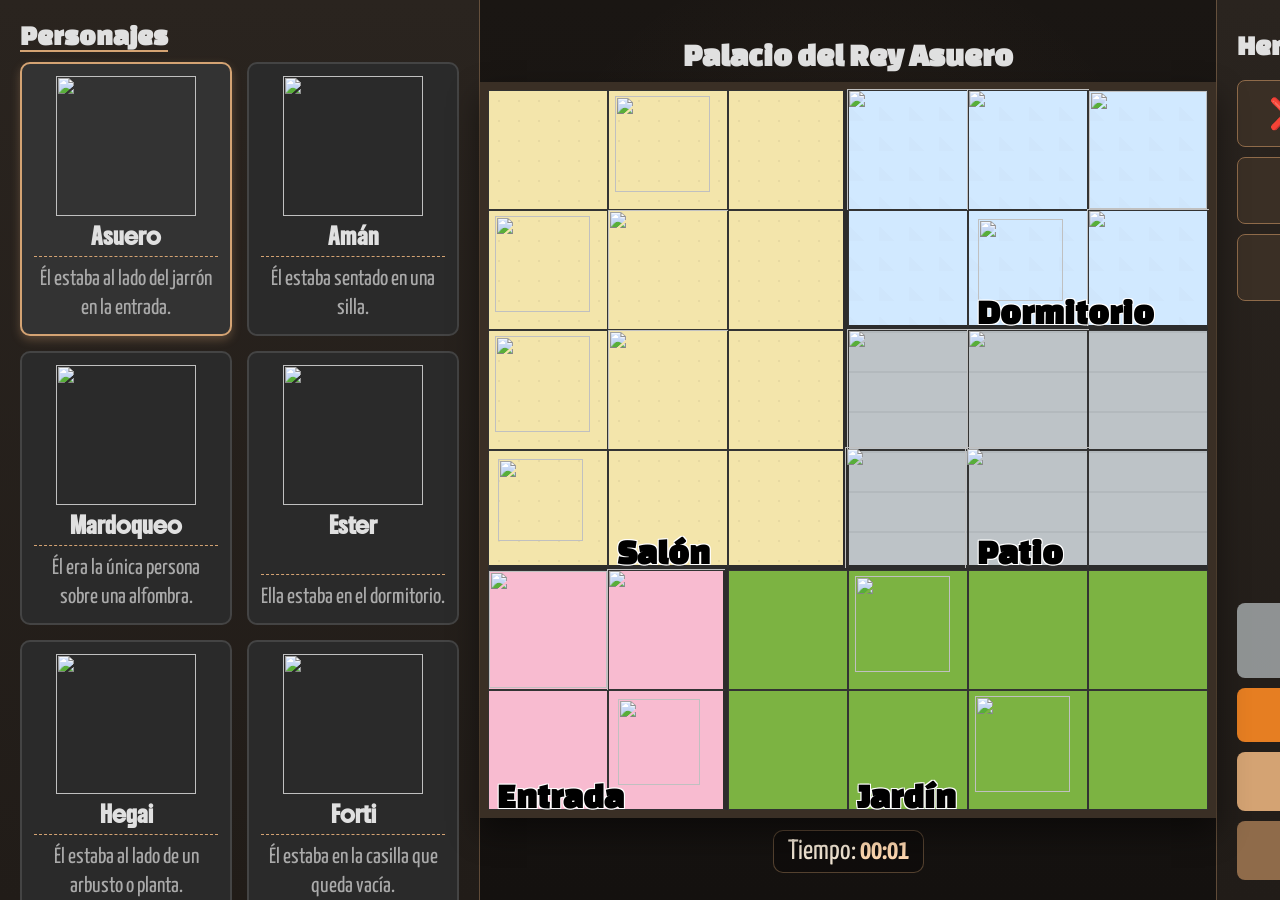
==== nivel1.html @ 77494c27 "Add files via upload" ====
<!DOCTYPE html>
<html lang="es">
<head>
<meta charset="UTF-8">

<link rel="preconnect" href="https://fonts.googleapis.com">
<link rel="preconnect" href="https://fonts.gstatic.com" crossorigin>
<link href="https://fonts.googleapis.com/css2?family=Cormorant+Garamond:ital,wght@0,300..700;1,300..700&family=Gasoek+One&family=Outfit:wght@100..900&display=swap" rel="stylesheet">
<link href="https://fonts.googleapis.com/css2?family=Boldonse&display=swap" rel="stylesheet">
<link href="https://fonts.googleapis.com/css2?family=Changa+One:ital@0;1&display=swap" rel="stylesheet">
<link href="https://fonts.googleapis.com/css2?family=Yanone+Kaffeesatz:wght@200..700&display=swap" rel="stylesheet">

<title>Misterio Bíblico - Versión Restaurada</title>
<style>
    body {
        margin: 0;
        font-family: 'Verdana', sans-serif;
        user-select: none;
        overflow: hidden;
        background:
            radial-gradient(circle at 15% 10%, rgba(212,163,115,0.10), transparent 35%),
            radial-gradient(circle at 85% 90%, rgba(212,163,115,0.07), transparent 40%),
            linear-gradient(160deg, #211c18 0%, #171411 100%);
    }
    
    /* Pantalla de carga */
    #loader-wrapper {
        position: fixed;
        top: 0; left: 0; width: 100%; height: 100%;
        background: #1a1a1a;
        display: flex; flex-direction: column;
        justify-content: center; align-items: center;
        z-index: 9999;
        transition: opacity 0.5s ease;
    }
    .spinner {
        width: 50px; height: 50px;
        border: 5px solid #333333;
        border-top: 5px solid #d4a373;
        border-radius: 50%;
        animation: spin 1s linear infinite;
        margin-bottom: 15px;
    }
    @keyframes spin { 0% { transform: rotate(0deg); } 100% { transform: rotate(360deg); } }

    /* Contenido oculto inicialmente */
    #main-content { opacity: 0; transition: opacity 0.8s ease; }

    .container { display:grid; grid-template-columns: 480px auto 280px; height:100vh; width: 100vw; }
    .sidebar {
        background: linear-gradient(180deg, #2a241f 0%, #211c18 100%);
        padding: 20px;
        border-right: 1px solid rgba(212,163,115,0.35);
        overflow-y: auto;
    }
    #suspects-container { display: grid; grid-template-columns: repeat(2, 1fr); gap: 15px; }
    
    .suspect { 
        background:#2a2a2a; border-radius:10px; padding: 12px; cursor:pointer; text-align:center; border: 2px solid #444444; 
        display: flex; flex-direction: column; align-items: center; min-height: 240px; transition: 0.2s; 
    }
    .suspect.selected { border-color: #d4a373; background: #333333; box-shadow: 0 4px 10px rgba(212, 163, 115, 0.3); }
    .suspect.placed { opacity: 0.4; filter: grayscale(1); border-style: dashed; }
    
    .suspect img { width: 140px; height: 140px; object-fit: contain; margin-bottom: 5px; }
    .suspect-name { font-weight: bold; color: #e0e0e0; font-size: 1.0em; margin-bottom: 5px; font-family: 'Boldonse', serif}
    .clue-text { font-size: 22px; color: #aaaaaa; border-top: 1px dashed #d4a373; margin-top: auto; padding-top: 8px; width: 100%; line-height: 1.3; font-family: 'Yanone Kaffeesatz', serif }

    .board {
        display: flex;
        justify-content: center;
        align-items: center;
        background:
            radial-gradient(circle at 50% 30%, rgba(212,163,115,0.06), transparent 45%),
            linear-gradient(180deg, #1a1613 0%, #14110f 100%);
        flex-direction: column;
        flex-grow: 1;
        position: relative;
    }
    .grid {
        display: grid;
        grid-template-columns: repeat(6, 120px);
        grid-template-rows: repeat(6, 120px);
        border: 8px solid #3a2f25;
        background: #221d18;
        box-shadow:
            0 14px 30px rgba(0,0,0,0.45),
            inset 0 0 0 1px rgba(255,230,200,0.05);
        position: relative;
    }
    .grid.game-over .cell { filter: grayscale(1); opacity: 0.4; pointer-events: none; transition: all 1s ease; }

    .cell { border: 1px solid #333333; position:relative; display:flex; justify-content:center; align-items:center; cursor: pointer; width: 120px; height: 120px; box-sizing: border-box; transition: 0.1s; }
    .cell::after {
        content: ''; position: absolute; top: 0; left: 0; right: 0; bottom: 0;
        border: 0px solid white; pointer-events: none; z-index: 200; transition: border-width 0.1s;
    }
    .cell:hover::after { border-width: 5px; }
    .cell.blocked:hover::after { border-color: #e63946; }

    #solved-stamp {
        display: none; position: absolute; z-index: 500; top: 50%; left: 50%;
        transform: translate(-50%, -50%) rotate(-15deg);
        border: 15px double #e63946; color: #e63946; font-size: 80px; font-weight: 900;
        padding: 20px 50px; border-radius: 20px; text-transform: uppercase;
        background: rgba(255, 255, 255, 0.9); backdrop-filter: blur(2px); pointer-events: none;
    }
    @keyframes stampAnimation {
        0% { transform: translate(-50%, -50%) rotate(-15deg) scale(5); opacity: 0; }
        100% { transform: translate(-50%, -50%) rotate(-15deg) scale(1); opacity: 1; }
    }
    .stamped { display: block !important; animation: stampAnimation 0.3s cubic-bezier(0.6, 0.04, 0.98, 0.34) forwards; }

    .cell-object { position: absolute; object-fit: contain; z-index: 5; pointer-events: none; }
    .character { position: absolute; width: 100px; z-index: 20; pointer-events: none; filter: drop-shadow(0 5px 10px rgba(0,0,0,0.3)); }
    
    .block-x { 
        position: absolute; z-index: 25; pointer-events: none; top: 50%; left: 50%;
        transform: translate(-50%, -50%); width: 90px; height: 90px; object-fit: contain; will-change: transform, opacity;
    }
    @keyframes popIn { 
        0% { transform: translate(-50%, -50%) scale(0); opacity: 0; } 
        100% { transform: translate(-50%, -50%) scale(1); opacity: 1; } 
    }
    .block-x-animated { animation: popIn 0.7s cubic-bezier(0.175, 0.885, 0.32, 1.275) forwards !important; }

    .status-circle { position: absolute; z-index: 250; width: 100%; height: 100%; top: 0; left: 0; transform: rotate(-90deg); }
    .status-circle circle { fill: none; stroke-width: 8; stroke-linecap: round; stroke-dasharray: 350; stroke-dashoffset: 350; animation: draw 0.6s forwards; }
    @keyframes draw { to { stroke-dashoffset: 0; } }
    .circle-correct { stroke: #2ecc71; } .circle-wrong { stroke: #e63946; }

    .hold-progress-svg { position: absolute; width: 100%; height: 100%; top: 0; left: 0; transform: rotate(-90deg); z-index: 210; opacity: 0; }
    .hold-progress-circle { fill: none; stroke: #2ecc71; stroke-width: 8; stroke-dasharray: 350; stroke-dashoffset: 350; }
    .loading .hold-progress-svg { opacity: 1; }

    .modal {
        display: none;
        position: fixed;
        z-index: 2000;
        left: 0;
        top: 0;
        width: 100%;
        height: 100%;
        background: rgba(0,0,0,0.6);

        justify-content: center;  /* centra horizontal */
        align-items: center;      /* centra vertical */
    }
    
    .modal-content {
        background:
            radial-gradient(circle at 20% 15%, rgba(212,163,115,0.10), transparent 40%),
            radial-gradient(circle at 80% 85%, rgba(212,163,115,0.08), transparent 45%),
            linear-gradient(165deg, #2b2620 0%, #1f1b17 100%);
        color: #efe6d8;
        margin: 2% auto;
        padding: 25px;
        border-radius: 16px;
        width: 90%;
        max-width: 600px;
        max-height: 85vh;
        overflow-y: auto;
        line-height: 1.6;
        border: 2px solid #b98a5d;
        box-shadow:
            0 16px 35px rgba(0,0,0,0.55),
            inset 0 0 0 1px rgba(255,240,220,0.06);
        position: relative;
        font-size: 21px;
        font-family: 'Yanone Kaffeesatz', sans-serif;
    }

    .close-btn {
        position: absolute;
        right: 22px;
        top: 0px;
        cursor: pointer;
        font-size: 90px;
        line-height: 1;
        color: #d8a978;
        transition: transform 0.15s ease, color 0.2s ease, text-shadow 0.2s ease;
    }
    .close-btn:hover {
        color: #ffd8ad;
        transform: scale(1.1);
        text-shadow: 0 0 10px rgba(255,216,173,0.35);
    }

    .modal-content h2 {
        color: #f5cd9e;
        margin-top: 0;
        margin-bottom: 8px;
        border-bottom: 1px solid rgba(212,163,115,0.45);
        padding-bottom: 6px;
        letter-spacing: 0.3px;
    }

    .modal-content h3 {
        color: #e9b883;
        margin-bottom: 2px;
        margin-top: 15px;
        letter-spacing: 0.2px;
    }

    .modal-content ul {
        margin-top: 0px;
        padding-left: 20px;
        color: #eee2d2;
    }

    .modal-content li {
        margin-bottom: 4px;
    }

    .modal-content b {
        color: #ffd9b5;
        font-weight: 700;
    }
    
    .controls {
        background: linear-gradient(180deg, #2a241f 0%, #211c18 100%);
        padding: 20px;
        border-left: 1px solid rgba(212,163,115,0.35);
        display: flex;
        flex-direction: column;
        gap: 10px;
    }
    button {
        width: 100%;
        padding: 15px;
        cursor: pointer;
        border-radius: 8px;
        border: 1px solid #8f6b4a;
        font-weight: bold;
        background: #3a2f25;
        color: #f0e4d2;
        transition: 0.2s;
    }
    button:hover { filter: brightness(1.08); }

    .active-tool { background: #d4a373 !important; color: white; }
    #btn-verify { background: #2ecc71; color: white; border: none; padding: 20px; transition: background 0.3s, opacity 0.3s; }
    #btn-verify:disabled { background: #bdc3c7 !important; cursor: not-allowed; opacity: 0.7; }

    .room-A { background-color: #f3e5ab; background-image: radial-gradient(rgba(0,0,0,0.05) 1px, transparent 0); background-size: 20px 20px; } 
    .room-B { background-color: #d1e9ff; background-image: linear-gradient(45deg, rgba(0,0,0,0.01) 25%, transparent 25%); background-size: 30px 30px; } 
    .room-C { background-color: #bdc3c7; background-image: linear-gradient(rgba(0,0,0,0.05) 2px, transparent 2px); background-size: 40px 40px; } 
    .room-D { background-color: #f8bbd0; } .room-E { background-color: #7cb342; }
    .br { border-right: 5px solid #2c2c2c !important; } .bb { border-bottom: 5px solid #2c2c2c !important; }
    .room-label { position: absolute; bottom: -5px; left: 8px; z-index: 45; font-weight: 900; font-size: 35px; font-family: 'Changa One', sans-serif; color: black; text-shadow: -1px -1px 0 #fff, 1px -1px 0 #fff, -1px 1px 0 #fff, 1px 1px 0 #fff; pointer-events: none; }
#timer-panel {
    margin-top: 12px;
    display: flex;
    gap: 20px;
    align-items: center;
    justify-content: center;
    color: #f0e4d2;
    font-family: 'Yanone Kaffeesatz', sans-serif;
    font-size: 28px;
    background: rgba(0,0,0,0.25);
    border: 1px solid rgba(212,163,115,0.35);
    border-radius: 10px;
    padding: 6px 14px;
}
#timer-panel strong {
    color: #ffd8b0;
    font-weight: 700;
}

</style>
</head>
<body>

<link rel="preload" as="image" href="https://www.dropbox.com/scl/fi/2th6s7i4yfrbbwm6iyr13/X.png?dl=1">
<link rel="preload" as="image" href="https://www.dropbox.com/scl/fi/ptpruv4gtulhluk7lb7xl/Asuero.png?dl=1">
<link rel="preload" as="image" href="https://www.dropbox.com/scl/fi/o0yhi6d0k0jfrlvogm9tc/Aman.png?dl=1">
<link rel="preload" as="image" href="https://www.dropbox.com/scl/fi/23t4up0rgpf7dmqmgw43f/Mardoqueo.png?dl=1">
<link rel="preload" as="image" href="https://www.dropbox.com/scl/fi/5tqhpywvr5vknoz9tgr6o/Ester.png?dl=1">
<link rel="preload" as="image" href="https://www.dropbox.com/scl/fi/cfilp7pruyp1kldrdnsjf/Hegai.png?dl=1">
<link rel="preload" as="image" href="https://www.dropbox.com/scl/fi/rah3t85npj941fwne1vio/forti.png?dl=1">
<link rel="preload" as="image" href="https://www.dropbox.com/scl/fi/96mmff2dq05zhtw7061pz/silla.png?dl=1">
<link rel="preload" as="image" href="https://www.dropbox.com/scl/fi/rg0xn2hj3w68rj25w8ppk/planta.png?dl=1">
<link rel="preload" as="image" href="https://www.dropbox.com/scl/fi/jakuncpml6k5yyv0yyrfc/arbusto-1.png?dl=1">
<link rel="preload" as="image" href="https://www.dropbox.com/scl/fi/kxoemosineorhr4wqy3uo/arbusto-2.png?dl=1">
<link rel="preload" as="image" href="https://www.dropbox.com/scl/fi/gumpf8q65bn72361tctqo/jarron.png?dl=1">
<link rel="preload" as="image" href="https://www.dropbox.com/scl/fi/c9nmfb7nuechl2eyg03nf/alfombra-horizontal-1.png?dl=1">
<link rel="preload" as="image" href="https://www.dropbox.com/scl/fi/90g56vqsg7ssyqcbzcfpv/alfombra-horizontal-2.png?dl=1">
<link rel="preload" as="image" href="https://www.dropbox.com/scl/fi/gtk73l8nyhbqzel65h43w/alfombra-vertical-2.png?dl=1">
<link rel="preload" as="image" href="https://www.dropbox.com/scl/fi/bl8t1gda1cp3utkgzehrd/alfombra-vertical-1.png?dl=1">
<link rel="preload" as="image" href="https://www.dropbox.com/scl/fi/q2tm14xzuechmom2l03t2/cama-1.png?dl=1">
<link rel="preload" as="image" href="https://www.dropbox.com/scl/fi/dihbbxhrscnkkc9pwqa7i/cama-2.png?dl=1">

<div id="loader-wrapper">
    <div class="spinner"></div>
    <div style="font-family: 'Changa One', sans-serif; color: #e0e0e0;">Cargando Misterio...</div>
</div>

<div id="main-content">
    <div id="howToPlayModal" class="modal">
        <div class="modal-content">
            <span class="close-btn" onclick="toggleModal()">&times;</span>
            <h2>Cómo jugar</h2>
            <h3>Objetivo</h3>
            <ul><li>Descubre quién estaba con Forti usando las pistas. Solo uno estaba con él (en la misma habitación).</li></ul>
            <h3>Reglas</h3>
            <ul>
                <li>Una persona por fila y por columna.</li>
                <li>"Al lado" significa directamente adyacente (arriba, abajo, derecha o izquierda) y en la misma habitación.</li>
                <li>Los personajes solo pueden estar en casillas ocupables (no en mesas, árboles, arbustos, etc.).</li>
            </ul>
            <h3>Controles</h3>
            <ul>
                <li><b>Clic en personaje:</b> Seleccionar.</li>
                <li><b>Clic rápido en casilla:</b> Añadir/quitar nota de personaje.</li>
                <li><b>Mantener pulsado en casilla:</b> Colocar personaje.</li>
            </ul>
            <h3>Herramientas</h3>
            <ul>
                <li><b>❌ Bloqueo:</b> Marcar casilla como imposibles.</li>
                <li><b>🧽 Borrador:</b> Borra casilla.</li>
                <li><b>↩ Deshacer:</b> Revierte última acción.</li>
            </ul>
        </div>
    </div>

        <div id="errorModal" class="modal">
            <div class="modal-content">
                <span class="close-btn" onclick="closeErrorModal()">&times;</span>
                <h2>Revisa las pistas</h2>
                <p id="errorModalText"></p>
            </div>
        </div>

    <div class="container">
        <div class="sidebar">
            <h3 style=" font-size: 28px; color: #e0e0e0; border-bottom: 2px solid #d4a373; display: inline-block; margin-bottom: 10px; font-family: 'Changa One', sans-serif; margin-top: 0px">Personajes</h3>
            <div id="suspects-container"></div>
        </div>
        
        <div class="board">
            <h1 style="color: #e0e0e0; margin: 10px 0; font-family: 'Changa One', serif;">Palacio del Rey Asuero</h1>
            <div class="grid" id="grid">
                <div id="solved-stamp">RESUELTO</div>
            </div>
            <div id="timer-panel">
                <span>Tiempo: <strong id="timer-display">00:00</strong></span>
            </div>
        </div>
        
        <div class="controls">
            <h3 style=" font-size: 28px; color: #e0e0e0; margin: 10px 0; font-family: 'Changa One', sans-serif;">Herramientas</h3>
           <button id="btn-block" onclick="setTool('block')" style=" color: #e0e0e0; font-family: 'Yanone Kaffeesatz', serif; font-size: 30px;">❌ Bloqueo Manual</button>
           <button id="btn-eraser" onclick="setTool('eraser')" style=" color: #e0e0e0; font-family: 'Yanone Kaffeesatz', serif; font-size: 30px;">🧽 Borrador</button>
           <button onclick="undo()" style=" color: #e0e0e0; font-family: 'Yanone Kaffeesatz', serif; font-size: 30px;">↩ Deshacer</button>
            <div style="margin-top: auto; display: flex; flex-direction: column; gap: 10px;">
                <button id="btn-verify" onclick="checkSolution()" style="font-family: 'Yanone Kaffeesatz', sans-serif; font-size: 35px;" disabled>VERIFICAR</button>
                <button onclick="location.reload()" style="background:#e67e22; color:white; border:none; font-family: 'Yanone Kaffeesatz', sans-serif; font-size: 25px;">REINICIAR</button>
                <button onclick="toggleModal()" style="background:#d4a373; color:white; border:none; font-family: 'Yanone Kaffeesatz', sans-serif; font-size: 25px;">CÓMO JUGAR ❓</button>
                <button onclick="goToMenu()" style="background:#8f6b4a; color:white; border:none; font-family: 'Yanone Kaffeesatz', sans-serif; font-size: 25px;">⬅ VOLVER AL MENÚ</button>
            </div>
        </div>
    </div>
</div>

<script src="./progress.js"></script>
<script>
const suspects = [
    {name:"Asuero", icon:"https://www.dropbox.com/scl/fi/ptpruv4gtulhluk7lb7xl/Asuero.png?dl=1", clue: "Él estaba al lado del jarrón en la entrada."},
    {name:"Amán", icon:"https://www.dropbox.com/scl/fi/o0yhi6d0k0jfrlvogm9tc/Aman.png?dl=1", clue: "Él estaba sentado en una silla."},
    {name:"Mardoqueo", icon:"https://www.dropbox.com/scl/fi/23t4up0rgpf7dmqmgw43f/Mardoqueo.png?dl=1", clue: "Él era la única persona sobre una alfombra."},
    {name:"Ester", icon:"https://www.dropbox.com/scl/fi/5tqhpywvr5vknoz9tgr6o/Ester.png?dl=1", clue: "Ella estaba en el dormitorio."},
    {name:"Hegai", icon:"https://www.dropbox.com/scl/fi/cfilp7pruyp1kldrdnsjf/Hegai.png?dl=1", clue: "Él estaba al lado de un arbusto o planta."},
    {name:"Forti", icon:"https://www.dropbox.com/scl/fi/o32fts2f8m1r15axidhg6/Forti.png?dl=1", clue: "Él estaba en la casilla que queda vacía."}
];

const objects = [
    {r:1, c:0, img: "https://www.dropbox.com/scl/fi/96mmff2dq05zhtw7061pz/silla.png?dl=1", p:true, scale: "90%"}, 
    {r:2, c:0, img: "https://www.dropbox.com/scl/fi/96mmff2dq05zhtw7061pz/silla.png?dl=1", p:true, scale: "90%"}, 
    {r:0, c:1, img: "https://www.dropbox.com/scl/fi/96mmff2dq05zhtw7061pz/silla.png?dl=1", p:true, scale: "90%"}, 
    {r:3, c:0, img: "https://www.dropbox.com/scl/fi/rg0xn2hj3w68rj25w8ppk/planta.png?dl=1", p:false, scale: "85%"}, 
    {r:1, c:4, img: "https://www.dropbox.com/scl/fi/rg0xn2hj3w68rj25w8ppk/planta.png?dl=1", p:false, scale: "85%"}, 
    {r:4, c:3, img: "https://www.dropbox.com/scl/fi/jakuncpml6k5yyv0yyrfc/arbusto-1.png?dl=1", p:false, scale: "90%"}, 
    {r:5, c:4, img: "https://www.dropbox.com/scl/fi/kxoemosineorhr4wqy3uo/arbusto-2.png?dl=1", p:false, scale: "90%"},
    {r:5, c:1, img: "https://www.dropbox.com/scl/fi/gumpf8q65bn72361tctqo/jarron.png?dl=1", p:false, scale: "85%"},
    {r:4, c:0, img: "https://www.dropbox.com/scl/fi/c9nmfb7nuechl2eyg03nf/alfombra-horizontal-1.png?dl=1", p:true, scale: "99.8%"}, 
    {r:4, c:1, img: "https://www.dropbox.com/scl/fi/90g56vqsg7ssyqcbzcfpv/alfombra-horizontal-2.png?dl=1", p:true, scale: "103%"}, 
    {r:2, c:3, img: "https://www.dropbox.com/scl/fi/c9nmfb7nuechl2eyg03nf/alfombra-horizontal-1.png?dl=1", p:true, scale: "103%"}, 
    {r:2, c:4, img: "https://www.dropbox.com/scl/fi/90g56vqsg7ssyqcbzcfpv/alfombra-horizontal-2.png?dl=1", p:true, scale: "103%"}, 
    {r:0, c:5, img: "https://www.dropbox.com/scl/fi/gtk73l8nyhbqzel65h43w/alfombra-vertical-2.png?dl=1", p:true, scale: "100%"}, 
    {r:1, c:5, img: "https://www.dropbox.com/scl/fi/bl8t1gda1cp3utkgzehrd/alfombra-vertical-1.png?dl=1", p:true, scale: "103%"}, 
    {r:0, c:3, img: "https://www.dropbox.com/scl/fi/q2tm14xzuechmom2l03t2/cama-1.png?dl=1", p:true, scale: "103%"}, 
    {r:0, c:4, img: "https://www.dropbox.com/scl/fi/dihbbxhrscnkkc9pwqa7i/cama-2.png?dl=1", p:true, scale: "103%"},
    {r:3, c:3, img: "https://www.dropbox.com/scl/fi/kfscrgff2ppd0sddfyu36/mesa-horizontal-1.png?dl=1", p:false, scale: "106%"},
    {r:3, c:4, img: "https://www.dropbox.com/scl/fi/ipgrryo0puyoov4iwytsh/mesa-horizontal-2.png?dl=1", p:false, scale: "106%"},
    {r:1, c:1, img: "https://www.dropbox.com/scl/fi/djfm0rvg3somcbg8g7f9l/mesa-vertical-2.png?dl=1", p:false, scale: "101%"},
    {r:2, c:1, img: "https://www.dropbox.com/scl/fi/h6is33tcecbw1zlsfxd6i/mesa-vertical-1.png?dl=1", p:false, scale: "101%"},
];

const blockXImg = "https://www.dropbox.com/scl/fi/2th6s7i4yfrbbwm6iyr13/X.png?dl=1";

const roomMap = [['A','A','A','B','B','B'],['A','A','A','B','B','B'],['A','A','A','C','C','C'],['A','A','A','C','C','C'],['D','D','E','E','E','E'],['D','D','E','E','E','E']];
const roomLabels = [{r:3, c:1, text:"Salón"}, {r:1, c:4, text:"Dormitorio"}, {r:3, c:4, text:"Patio"}, {r:5, c:0, text:"Entrada"}, {r:5, c:3, text:"Jardín"}];
const solution = { "Asuero": [5,0], "Amán": [0,1], "Mardoqueo": [2,4], "Ester": [1,3], "Hegai": [4,2], "Forti": [3,5] };

let board = Array(6).fill().map(() => Array(6).fill(null)), manualBlocks = Array(6).fill().map(() => Array(6).fill(false)), autoBlocks = Array(6).fill().map(() => Array(6).fill(false)), notes = Array(6).fill().map(() => Array(6).fill().map(() => new Set())), history = [];
let prevAutoBlocks = Array(6).fill().map(() => Array(6).fill(false));
let selectedSuspect = 0, currentTool = null, holdTimer, holdDelayTimer, isVerifying = false, gameWon = false, lastPlaced = null;
let elapsedSeconds = 0;
let timerInterval = null;
const cascadeStepMs = 160; // menor = más rápida la cascada

// Lógica de carga
function init() {
    drawSuspects();
    drawGrid();
    updateVerifyButton();

    const allImages = document.querySelectorAll('img');
    let loadedCount = 0;
    const totalImages = allImages.length;

    if (totalImages === 0) { revealGame(); return; }

    allImages.forEach(img => {
        if (img.complete) checkAllLoaded();
        else { img.addEventListener('load', checkAllLoaded); img.addEventListener('error', checkAllLoaded); }
    });

    function checkAllLoaded() {
        loadedCount++;
        if (loadedCount >= totalImages) revealGame();
    }
    updateTimerUI();

}

function revealGame() {
    const loader = document.getElementById('loader-wrapper');
    const content = document.getElementById('main-content');
    loader.style.opacity = '0';
    setTimeout(() => { 
        loader.style.display = 'none'; 
        content.style.opacity = '1';
        startTimer(); // empieza cuando ya está todo visible y listo
    }, 500);
}

function toggleModal() { const m = document.getElementById("howToPlayModal"); m.style.display = (m.style.display === "flex") ? "none" : "flex"; }

function formatTime(totalSeconds) {
    const mm = String(Math.floor(totalSeconds / 60)).padStart(2, "0");
    const ss = String(totalSeconds % 60).padStart(2, "0");
    return `${mm}:${ss}`;
}

function updateTimerUI() {
    const timerEl = document.getElementById("timer-display");
    if (timerEl) timerEl.textContent = formatTime(elapsedSeconds);
}

function startTimer() {
    if (timerInterval) return;
    timerInterval = setInterval(() => {
        if (!gameWon) {
            elapsedSeconds++;
            updateTimerUI();
        }
    }, 1000);
}

function stopTimer() {
    if (!timerInterval) return;
    clearInterval(timerInterval);
    timerInterval = null;
}

function showErrorModal(message) {
    const modal = document.getElementById("errorModal");
    const text = document.getElementById("errorModalText");
    text.textContent = message;
    modal.style.display = "flex";
}

function closeErrorModal() {
    document.getElementById("errorModal").style.display = "none";
    document.querySelectorAll('.status-circle').forEach(el => el.remove());
}

function saveState() {
    history.push({ board: JSON.parse(JSON.stringify(board)), manualBlocks: JSON.parse(JSON.stringify(manualBlocks)), notes: notes.map(row => row.map(cell => new Set(cell))) });
    if (history.length > 20) history.shift();
}

function undo() {
    if (history.length > 0 && !isVerifying) {
        let last = history.pop(); board = last.board; manualBlocks = last.manualBlocks; notes = last.notes;
        lastPlaced = null; recalculateAutoBlocks(); drawGrid(); drawSuspects(); updateVerifyButton();
    }
}

function setTool(t) {
    if (isVerifying || gameWon) return;
    currentTool = (currentTool === t) ? null : t;
    document.querySelectorAll('.controls button').forEach(b => b.classList.remove('active-tool'));
    if (currentTool) document.getElementById('btn-' + t).classList.add('active-tool');
}

function recalculateAutoBlocks() {
    // Guardamos el estado anterior
    prevAutoBlocks = autoBlocks.map(row => [...row]);

    // Recalculamos
    autoBlocks = Array(6).fill().map(() => Array(6).fill(false));

    for (let r=0; r<6; r++) {
        for (let c=0; c<6; c++) {
            if (board[r][c] !== null) {
                for (let i=0; i<6; i++) { 
                    if (i !== c) autoBlocks[r][i] = true; 
                    if (i !== r) autoBlocks[i][c] = true; 
                }
            }
        }
    }
}

function updateVerifyButton() { document.getElementById('btn-verify').disabled = (board.flat().filter(c => c !== null).length < 6); }

function drawGrid() {
    const g = document.getElementById("grid");
    const stamp = document.getElementById("solved-stamp");
    g.innerHTML = ""; g.appendChild(stamp);
    
    if (gameWon) g.classList.add('game-over');
    
    for (let r=0; r<6; r++) for (let c=0; c<6; c++) {
        let cell = document.createElement("div");
        const isBlocked = manualBlocks[r][c] || autoBlocks[r][c];
        const occupable = !objects.find(o => o.r === r && o.c === c && !o.p);
        cell.className = `cell room-${roomMap[r][c]} ${(!occupable || isBlocked) ? 'blocked' : ''}`;
        cell.id = `cell-${r}-${c}`;
        if (c < 5 && roomMap[r][c] !== roomMap[r][c+1]) cell.classList.add('br');
        if (r < 5 && roomMap[r][c] !== roomMap[r+1][c]) cell.classList.add('bb');
        
        const label = roomLabels.find(l => l.r === r && l.c === c);
        if (label) { let s = document.createElement("span"); s.className = "room-label"; s.innerText = label.text; cell.appendChild(s); }

        cell.onmousedown = () => {
            if (currentTool || isVerifying || gameWon || !occupable || isBlocked) return;
            holdDelayTimer = setTimeout(() => {
                cell.classList.add('loading');
                const circle = cell.querySelector('.hold-progress-circle');
                circle.style.transition = 'none'; circle.style.strokeDashoffset = '350';
                void circle.offsetWidth;
                circle.style.transition = 'stroke-dashoffset 800ms linear'; circle.style.strokeDashoffset = '0';
                holdTimer = setTimeout(() => { 
                    saveState(); notes[r][c].clear();
                    for(let i=0; i<6; i++) for(let j=0; j<6; j++) if(board[i][j] === selectedSuspect) board[i][j] = null;
                    board[r][c] = selectedSuspect; 
                    lastPlaced = {r,c};
                    recalculateAutoBlocks(); 
                    drawGrid();
                    drawSuspects();
                    updateVerifyButton();

                    // limpiar referencia al terminar la cascada aproximada
                    setTimeout(() => { lastPlaced = null; }, 1600);
                }, 800);
            }, 150);
        };
        cell.onmouseup = cell.onmouseleave = () => { clearTimeout(holdDelayTimer); clearTimeout(holdTimer); cell.classList.remove('loading'); };

        cell.onclick = () => {
            if (isVerifying || gameWon) return;
            if (currentTool === 'block' && board[r][c] === null) { saveState(); manualBlocks[r][c] = !manualBlocks[r][c]; drawGrid(); }
            else if (currentTool === 'eraser') { saveState(); board[r][c] = null; manualBlocks[r][c] = false; notes[r][c].clear(); recalculateAutoBlocks(); drawGrid(); drawSuspects(); updateVerifyButton(); }
            else if (holdDelayTimer) {
                clearTimeout(holdDelayTimer); clearTimeout(holdTimer);
                if (!occupable || isBlocked) return;
                saveState(); 
                if (notes[r][c].has(selectedSuspect)) notes[r][c].delete(selectedSuspect); 
                else notes[r][c].add(selectedSuspect);
                lastPlaced = null;
                drawGrid();
            }
        };

        let obj = objects.find(o => o.r === r && o.c === c);
        if (obj && obj.img) {
            let size = obj.scale || "85%"; 
            cell.innerHTML += `<img src="${obj.img}" class="cell-object" style="width:${size}; height:${size};">`;
        }

        let notesHtml = `<div style="position:absolute; z-index:10; display:grid; grid-template-columns:repeat(2,1fr); width:100%; height:100%; pointer-events:none; padding:4px; padding-top:15px; box-sizing: border-box;">`;
if (board[r][c] === null && !isBlocked) suspects.forEach((s, idx) => { 
    notesHtml += `<div style="font-size:20px; font-family: 'Yanone Kaffeesatz', sans-serif; font-weight:bold; color:#333333; text-align:center; text-shadow: -1px -1px 0 #fff, 1px -1px 0 #fff, -1px 1px 0 #fff, 1px 1px 0 #fff;">${notes[r][c].has(idx) ? s.name : ''}</div>`; 
});
        cell.innerHTML += notesHtml + '</div>';
        cell.innerHTML += `<svg class="hold-progress-svg" viewBox="0 0 120 120"><circle class="hold-progress-circle" cx="60" cy="60" r="55" /></svg>`;
        
        if (board[r][c] !== null) cell.innerHTML += `<img src="${suspects[board[r][c]].icon}" class="character">`;
        else if (occupable && (autoBlocks[r][c] || manualBlocks[r][c])) {
            const isNewAutoBlock = autoBlocks[r][c] && !prevAutoBlocks[r][c];
            const animate = isNewAutoBlock && lastPlaced;

            // Distancia Manhattan desde el personaje recién colocado.
            // En tu caso práctico (misma fila/columna), funciona perfecto para cascada.
            const dist = lastPlaced ? (Math.abs(r - lastPlaced.r) + Math.abs(c - lastPlaced.c)) : 0;
            const delay = dist * cascadeStepMs;

            cell.innerHTML += `
              <img
                src="${blockXImg}"
                class="block-x ${animate ? 'block-x-animated' : ''}"
                style="${animate ? `animation-delay:${delay}ms;` : ''}"
              >
            `;
        }
        g.appendChild(cell);
    }
    prevAutoBlocks = autoBlocks.map(row => [...row]);
}

function drawSuspects() {
    const s = document.getElementById("suspects-container"); s.innerHTML = "";
    const placed = new Set(); for(let r=0; r<6; r++) for(let c=0; c<6; c++) if(board[r][c] !== null) placed.add(board[r][c]);
    suspects.forEach((sus, i) => {
        let div = document.createElement("div"); div.className = `suspect ${placed.has(i) ? 'placed' : ''} ${selectedSuspect === i ? 'selected' : ''}`;
        div.innerHTML = `<img src="${sus.icon}"><span class="suspect-name">${sus.name}</span><div class="clue-text">${sus.clue}</div>`;
        div.onclick = () => { if(!isVerifying && !gameWon) { selectedSuspect = i; drawSuspects(); } };
        s.appendChild(div);
    });
}

async function checkSolution() {
    isVerifying = true; let allCorrect = true;
    for (let i = 0; i < suspects.length; i++) {
        const correctPos = solution[suspects[i].name]; let found = null;
        for (let r=0; r<6; r++) for (let c=0; c<6; c++) if (board[r][c] === i) found = {r,c};
        if (found) {
            const isCorrect = (correctPos[0] === found.r && correctPos[1] === found.c);
            if (!isCorrect) allCorrect = false;
            const cell = document.getElementById(`cell-${found.r}-${found.c}`);
            const svg = document.createElementNS("http://www.w3.org/2000/svg", "svg");
            svg.setAttribute("viewBox", "0 0 120 120"); svg.classList.add("status-circle");
            svg.innerHTML = `<circle class="${isCorrect?'circle-correct':'circle-wrong'}" cx="60" cy="60" r="55" />`;
            cell.appendChild(svg); await new Promise(res => setTimeout(res, 400));
        } else { allCorrect = false; }
    }
    if (allCorrect) { 
        gameWon = true; 
        stopTimer();

        // Guardar estado resuelto del nivel 1
        localStorage.setItem("mb_level_1_completed", "true");

        // Guardar mejor tiempo del nivel 1
        const timeKey = "mb_level_1_best_time";
        const prevBest = Number(localStorage.getItem(timeKey) || 0);
        if (prevBest === 0 || elapsedSeconds < prevBest) {
        localStorage.setItem(timeKey, String(elapsedSeconds));
        }

        // Desbloquear nivel 2
        MBProgress.unlockNextLevel(1);

        document.getElementById("grid").classList.add("game-over");
        document.getElementById("solved-stamp").classList.add("stamped"); 
    }
    else { 
        showErrorModal("Alguno o algunos personajes no están en el lugar correcto. ¡Sigue revisando las pistas!"); 
        isVerifying = false; 
    }
}

init();

function goToMenu() {
    window.location.href = "./index.html"; // ajusta ruta si hace falta
}

</script>
</body>
</html>
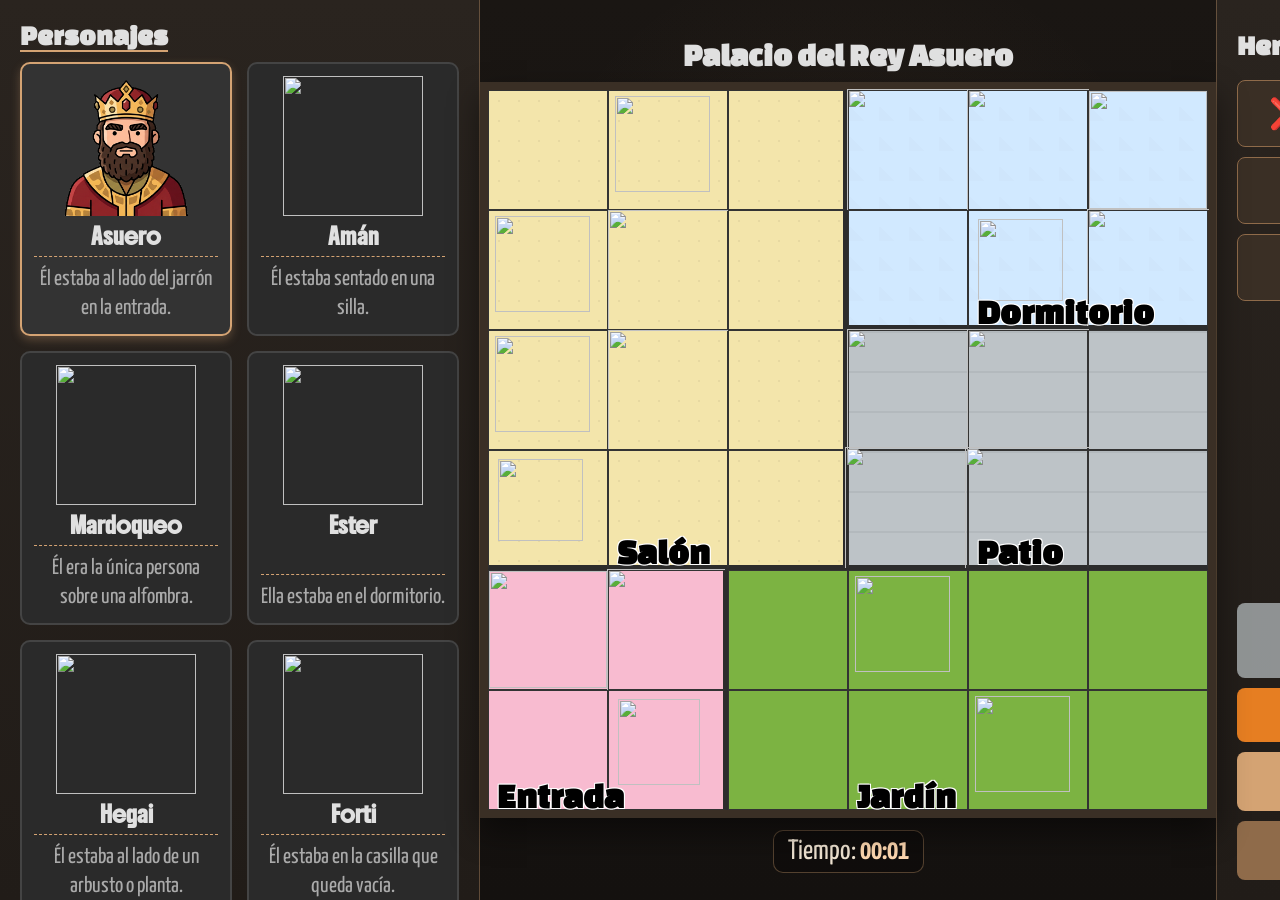
==== commit 4de57515: "nivel1.html" ====
--- a/nivel1.html
+++ b/nivel1.html
@@ -365,7 +365,7 @@
 <script src="./progress.js"></script>
 <script>
 const suspects = [
-    {name:"Asuero", icon:"https://www.dropbox.com/scl/fi/ptpruv4gtulhluk7lb7xl/Asuero.png?dl=1", clue: "Él estaba al lado del jarrón en la entrada."},
+    {name:"Asuero", icon:"imagenes/personajes/Asuero.png", clue: "Él estaba al lado del jarrón en la entrada."},
     {name:"Amán", icon:"https://www.dropbox.com/scl/fi/o0yhi6d0k0jfrlvogm9tc/Aman.png?dl=1", clue: "Él estaba sentado en una silla."},
     {name:"Mardoqueo", icon:"https://www.dropbox.com/scl/fi/23t4up0rgpf7dmqmgw43f/Mardoqueo.png?dl=1", clue: "Él era la única persona sobre una alfombra."},
     {name:"Ester", icon:"https://www.dropbox.com/scl/fi/5tqhpywvr5vknoz9tgr6o/Ester.png?dl=1", clue: "Ella estaba en el dormitorio."},
@@ -681,4 +681,4 @@
 
 </script>
 </body>
-</html>+</html>
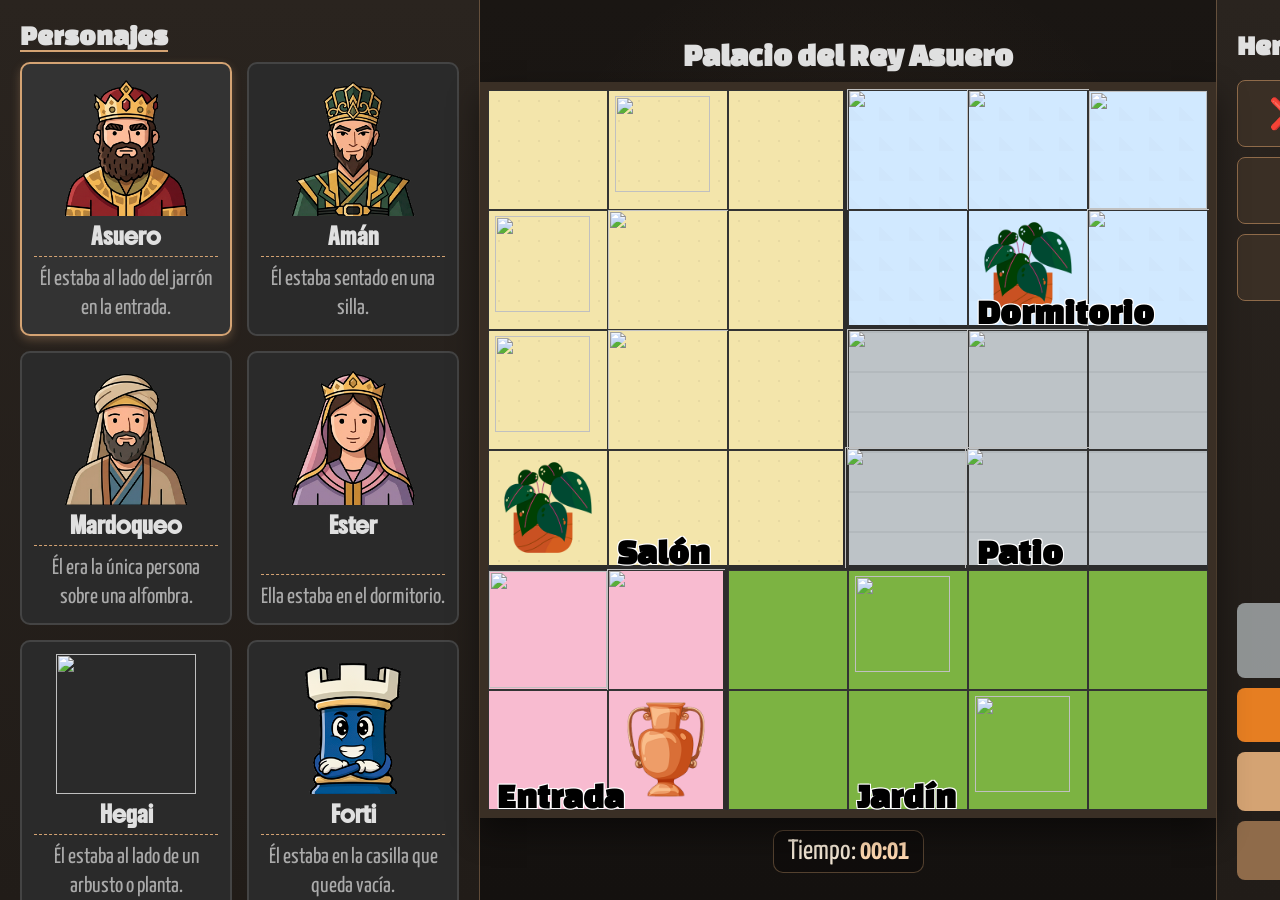
==== commit efadcae8: "nivel1.html" ====
--- a/nivel1.html
+++ b/nivel1.html
@@ -270,25 +270,6 @@
 </style>
 </head>
 <body>
-
-<link rel="preload" as="image" href="https://www.dropbox.com/scl/fi/2th6s7i4yfrbbwm6iyr13/X.png?dl=1">
-<link rel="preload" as="image" href="https://www.dropbox.com/scl/fi/ptpruv4gtulhluk7lb7xl/Asuero.png?dl=1">
-<link rel="preload" as="image" href="https://www.dropbox.com/scl/fi/o0yhi6d0k0jfrlvogm9tc/Aman.png?dl=1">
-<link rel="preload" as="image" href="https://www.dropbox.com/scl/fi/23t4up0rgpf7dmqmgw43f/Mardoqueo.png?dl=1">
-<link rel="preload" as="image" href="https://www.dropbox.com/scl/fi/5tqhpywvr5vknoz9tgr6o/Ester.png?dl=1">
-<link rel="preload" as="image" href="https://www.dropbox.com/scl/fi/cfilp7pruyp1kldrdnsjf/Hegai.png?dl=1">
-<link rel="preload" as="image" href="https://www.dropbox.com/scl/fi/rah3t85npj941fwne1vio/forti.png?dl=1">
-<link rel="preload" as="image" href="https://www.dropbox.com/scl/fi/96mmff2dq05zhtw7061pz/silla.png?dl=1">
-<link rel="preload" as="image" href="https://www.dropbox.com/scl/fi/rg0xn2hj3w68rj25w8ppk/planta.png?dl=1">
-<link rel="preload" as="image" href="https://www.dropbox.com/scl/fi/jakuncpml6k5yyv0yyrfc/arbusto-1.png?dl=1">
-<link rel="preload" as="image" href="https://www.dropbox.com/scl/fi/kxoemosineorhr4wqy3uo/arbusto-2.png?dl=1">
-<link rel="preload" as="image" href="https://www.dropbox.com/scl/fi/gumpf8q65bn72361tctqo/jarron.png?dl=1">
-<link rel="preload" as="image" href="https://www.dropbox.com/scl/fi/c9nmfb7nuechl2eyg03nf/alfombra-horizontal-1.png?dl=1">
-<link rel="preload" as="image" href="https://www.dropbox.com/scl/fi/90g56vqsg7ssyqcbzcfpv/alfombra-horizontal-2.png?dl=1">
-<link rel="preload" as="image" href="https://www.dropbox.com/scl/fi/gtk73l8nyhbqzel65h43w/alfombra-vertical-2.png?dl=1">
-<link rel="preload" as="image" href="https://www.dropbox.com/scl/fi/bl8t1gda1cp3utkgzehrd/alfombra-vertical-1.png?dl=1">
-<link rel="preload" as="image" href="https://www.dropbox.com/scl/fi/q2tm14xzuechmom2l03t2/cama-1.png?dl=1">
-<link rel="preload" as="image" href="https://www.dropbox.com/scl/fi/dihbbxhrscnkkc9pwqa7i/cama-2.png?dl=1">
 
 <div id="loader-wrapper">
     <div class="spinner"></div>
@@ -366,37 +347,37 @@
 <script>
 const suspects = [
     {name:"Asuero", icon:"imagenes/personajes/Asuero.png", clue: "Él estaba al lado del jarrón en la entrada."},
-    {name:"Amán", icon:"https://www.dropbox.com/scl/fi/o0yhi6d0k0jfrlvogm9tc/Aman.png?dl=1", clue: "Él estaba sentado en una silla."},
-    {name:"Mardoqueo", icon:"https://www.dropbox.com/scl/fi/23t4up0rgpf7dmqmgw43f/Mardoqueo.png?dl=1", clue: "Él era la única persona sobre una alfombra."},
-    {name:"Ester", icon:"https://www.dropbox.com/scl/fi/5tqhpywvr5vknoz9tgr6o/Ester.png?dl=1", clue: "Ella estaba en el dormitorio."},
-    {name:"Hegai", icon:"https://www.dropbox.com/scl/fi/cfilp7pruyp1kldrdnsjf/Hegai.png?dl=1", clue: "Él estaba al lado de un arbusto o planta."},
-    {name:"Forti", icon:"https://www.dropbox.com/scl/fi/o32fts2f8m1r15axidhg6/Forti.png?dl=1", clue: "Él estaba en la casilla que queda vacía."}
+    {name:"Amán", icon:"imagenes/personajes/Aman.png", clue: "Él estaba sentado en una silla."},
+    {name:"Mardoqueo", icon:"imagenes/personajes/Mardoqueo.png", clue: "Él era la única persona sobre una alfombra."},
+    {name:"Ester", icon:"imagenes/personajes/Ester.png", clue: "Ella estaba en el dormitorio."},
+    {name:"Hegai", icon:"imagenes/personajesHegai.png", clue: "Él estaba al lado de un arbusto o planta."},
+    {name:"Forti", icon:"imagenes/personajes/Forti.png", clue: "Él estaba en la casilla que queda vacía."}
 ];
 
 const objects = [
-    {r:1, c:0, img: "https://www.dropbox.com/scl/fi/96mmff2dq05zhtw7061pz/silla.png?dl=1", p:true, scale: "90%"}, 
-    {r:2, c:0, img: "https://www.dropbox.com/scl/fi/96mmff2dq05zhtw7061pz/silla.png?dl=1", p:true, scale: "90%"}, 
-    {r:0, c:1, img: "https://www.dropbox.com/scl/fi/96mmff2dq05zhtw7061pz/silla.png?dl=1", p:true, scale: "90%"}, 
-    {r:3, c:0, img: "https://www.dropbox.com/scl/fi/rg0xn2hj3w68rj25w8ppk/planta.png?dl=1", p:false, scale: "85%"}, 
-    {r:1, c:4, img: "https://www.dropbox.com/scl/fi/rg0xn2hj3w68rj25w8ppk/planta.png?dl=1", p:false, scale: "85%"}, 
-    {r:4, c:3, img: "https://www.dropbox.com/scl/fi/jakuncpml6k5yyv0yyrfc/arbusto-1.png?dl=1", p:false, scale: "90%"}, 
-    {r:5, c:4, img: "https://www.dropbox.com/scl/fi/kxoemosineorhr4wqy3uo/arbusto-2.png?dl=1", p:false, scale: "90%"},
-    {r:5, c:1, img: "https://www.dropbox.com/scl/fi/gumpf8q65bn72361tctqo/jarron.png?dl=1", p:false, scale: "85%"},
-    {r:4, c:0, img: "https://www.dropbox.com/scl/fi/c9nmfb7nuechl2eyg03nf/alfombra-horizontal-1.png?dl=1", p:true, scale: "99.8%"}, 
-    {r:4, c:1, img: "https://www.dropbox.com/scl/fi/90g56vqsg7ssyqcbzcfpv/alfombra-horizontal-2.png?dl=1", p:true, scale: "103%"}, 
-    {r:2, c:3, img: "https://www.dropbox.com/scl/fi/c9nmfb7nuechl2eyg03nf/alfombra-horizontal-1.png?dl=1", p:true, scale: "103%"}, 
-    {r:2, c:4, img: "https://www.dropbox.com/scl/fi/90g56vqsg7ssyqcbzcfpv/alfombra-horizontal-2.png?dl=1", p:true, scale: "103%"}, 
-    {r:0, c:5, img: "https://www.dropbox.com/scl/fi/gtk73l8nyhbqzel65h43w/alfombra-vertical-2.png?dl=1", p:true, scale: "100%"}, 
-    {r:1, c:5, img: "https://www.dropbox.com/scl/fi/bl8t1gda1cp3utkgzehrd/alfombra-vertical-1.png?dl=1", p:true, scale: "103%"}, 
-    {r:0, c:3, img: "https://www.dropbox.com/scl/fi/q2tm14xzuechmom2l03t2/cama-1.png?dl=1", p:true, scale: "103%"}, 
-    {r:0, c:4, img: "https://www.dropbox.com/scl/fi/dihbbxhrscnkkc9pwqa7i/cama-2.png?dl=1", p:true, scale: "103%"},
-    {r:3, c:3, img: "https://www.dropbox.com/scl/fi/kfscrgff2ppd0sddfyu36/mesa-horizontal-1.png?dl=1", p:false, scale: "106%"},
-    {r:3, c:4, img: "https://www.dropbox.com/scl/fi/ipgrryo0puyoov4iwytsh/mesa-horizontal-2.png?dl=1", p:false, scale: "106%"},
-    {r:1, c:1, img: "https://www.dropbox.com/scl/fi/djfm0rvg3somcbg8g7f9l/mesa-vertical-2.png?dl=1", p:false, scale: "101%"},
-    {r:2, c:1, img: "https://www.dropbox.com/scl/fi/h6is33tcecbw1zlsfxd6i/mesa-vertical-1.png?dl=1", p:false, scale: "101%"},
+    {r:1, c:0, img: "imagenes/elementos/silla.png", p:true, scale: "90%"}, 
+    {r:2, c:0, img: "imagenes/elementos/silla.png", p:true, scale: "90%"}, 
+    {r:0, c:1, img: "imagenes/elementos/silla.png", p:true, scale: "90%"}, 
+    {r:3, c:0, img: "imagenes/elementos/planta.png", p:false, scale: "85%"}, 
+    {r:1, c:4, img: "imagenes/elementos/planta.png", p:false, scale: "85%"}, 
+    {r:4, c:3, img: "imagenes/elementos/arbusto-1.png", p:false, scale: "90%"}, 
+    {r:5, c:4, img: "imagenes/elementos/arbusto-2.png", p:false, scale: "90%"},
+    {r:5, c:1, img: "imagenes/elementos/jarron.png", p:false, scale: "85%"},
+    {r:4, c:0, img: "imagenes/elementos/alfombra-horizontal-1.png", p:true, scale: "99.8%"}, 
+    {r:4, c:1, img: "imagenes/elementos/alfombra-horizontal-2.png", p:true, scale: "103%"}, 
+    {r:2, c:3, img: "imagenes/elementos/alfombra-horizontal-1.png", p:true, scale: "103%"}, 
+    {r:2, c:4, img: "imagenes/elementos/alfombra-horizontal-2.png", p:true, scale: "103%"}, 
+    {r:0, c:5, img: "imagenes/elementos/alfombra-vertical-2.png", p:true, scale: "100%"}, 
+    {r:1, c:5, img: "imagenes/elementos/alfombra-vertical-1.png", p:true, scale: "103%"}, 
+    {r:0, c:3, img: "imagenes/elementos/cama-1.png", p:true, scale: "103%"}, 
+    {r:0, c:4, img: "imagenes/elementos/cama-2.png", p:true, scale: "103%"},
+    {r:3, c:3, img: "imagenes/elementos/mesa-horizontal-1.png", p:false, scale: "106%"},
+    {r:3, c:4, img: "imagenes/elementos/mesa-horizontal-2.png", p:false, scale: "106%"},
+    {r:1, c:1, img: "imagenes/elementos/mesa-vertical-2.png", p:false, scale: "101%"},
+    {r:2, c:1, img: "imagenes/elementos/mesa-vertical-1.png", p:false, scale: "101%"},
 ];
 
-const blockXImg = "https://www.dropbox.com/scl/fi/2th6s7i4yfrbbwm6iyr13/X.png?dl=1";
+const blockXImg = "imagenes/elementos/X.png";
 
 const roomMap = [['A','A','A','B','B','B'],['A','A','A','B','B','B'],['A','A','A','C','C','C'],['A','A','A','C','C','C'],['D','D','E','E','E','E'],['D','D','E','E','E','E']];
 const roomLabels = [{r:3, c:1, text:"Salón"}, {r:1, c:4, text:"Dormitorio"}, {r:3, c:4, text:"Patio"}, {r:5, c:0, text:"Entrada"}, {r:5, c:3, text:"Jardín"}];
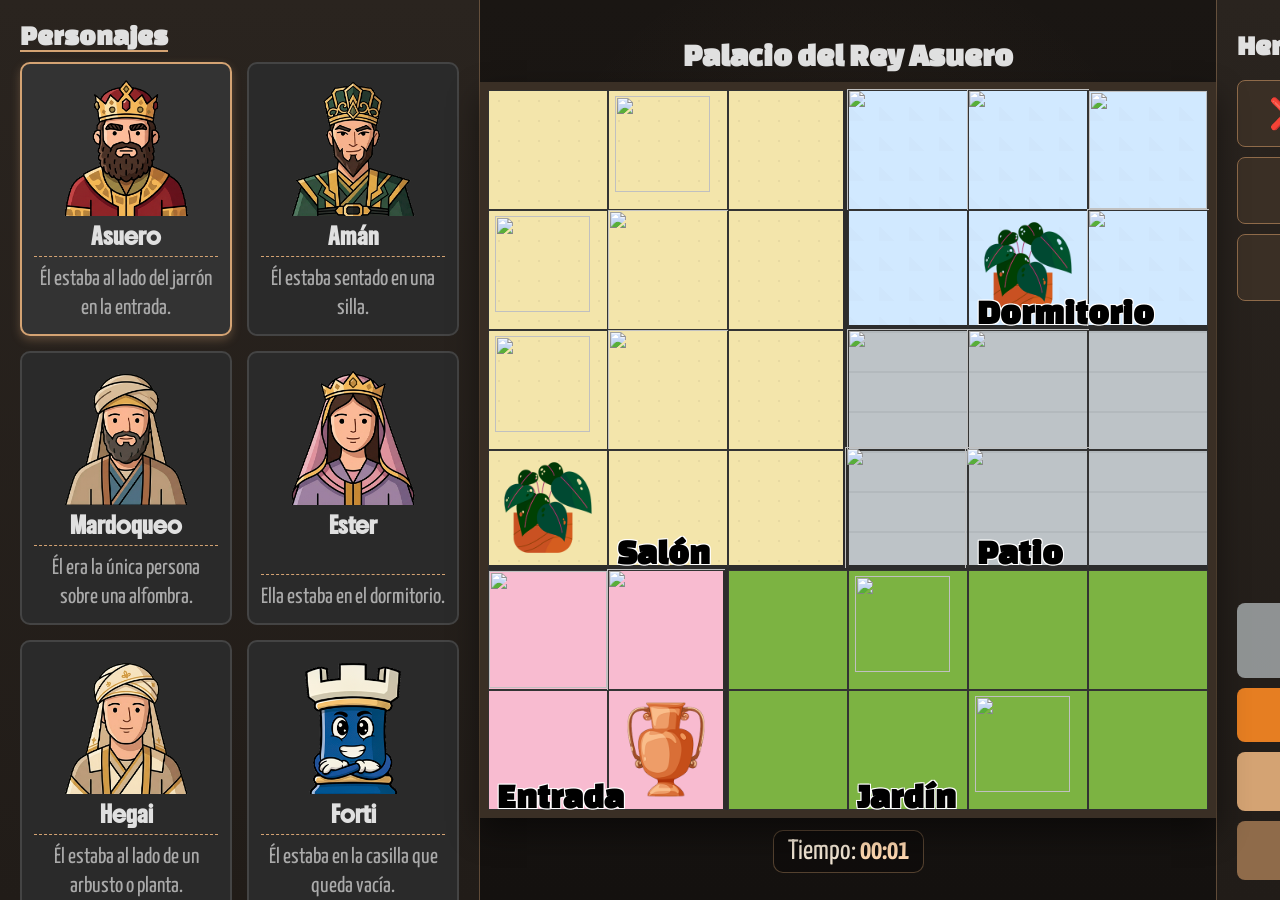
==== commit 98ba29d5: "nivel1.html" ====
--- a/nivel1.html
+++ b/nivel1.html
@@ -350,14 +350,14 @@
     {name:"Amán", icon:"imagenes/personajes/Aman.png", clue: "Él estaba sentado en una silla."},
     {name:"Mardoqueo", icon:"imagenes/personajes/Mardoqueo.png", clue: "Él era la única persona sobre una alfombra."},
     {name:"Ester", icon:"imagenes/personajes/Ester.png", clue: "Ella estaba en el dormitorio."},
-    {name:"Hegai", icon:"imagenes/personajesHegai.png", clue: "Él estaba al lado de un arbusto o planta."},
+    {name:"Hegai", icon:"imagenes/personajes/Hegai.png", clue: "Él estaba al lado de un arbusto o planta."},
     {name:"Forti", icon:"imagenes/personajes/Forti.png", clue: "Él estaba en la casilla que queda vacía."}
 ];
 
 const objects = [
-    {r:1, c:0, img: "imagenes/elementos/silla.png", p:true, scale: "90%"}, 
-    {r:2, c:0, img: "imagenes/elementos/silla.png", p:true, scale: "90%"}, 
-    {r:0, c:1, img: "imagenes/elementos/silla.png", p:true, scale: "90%"}, 
+    {r:1, c:0, img: "imagenes/elementos/silla-1.png", p:true, scale: "90%"}, 
+    {r:2, c:0, img: "imagenes/elementos/silla-1.png", p:true, scale: "90%"}, 
+    {r:0, c:1, img: "imagenes/elementos/silla-1.png", p:true, scale: "90%"}, 
     {r:3, c:0, img: "imagenes/elementos/planta.png", p:false, scale: "85%"}, 
     {r:1, c:4, img: "imagenes/elementos/planta.png", p:false, scale: "85%"}, 
     {r:4, c:3, img: "imagenes/elementos/arbusto-1.png", p:false, scale: "90%"}, 
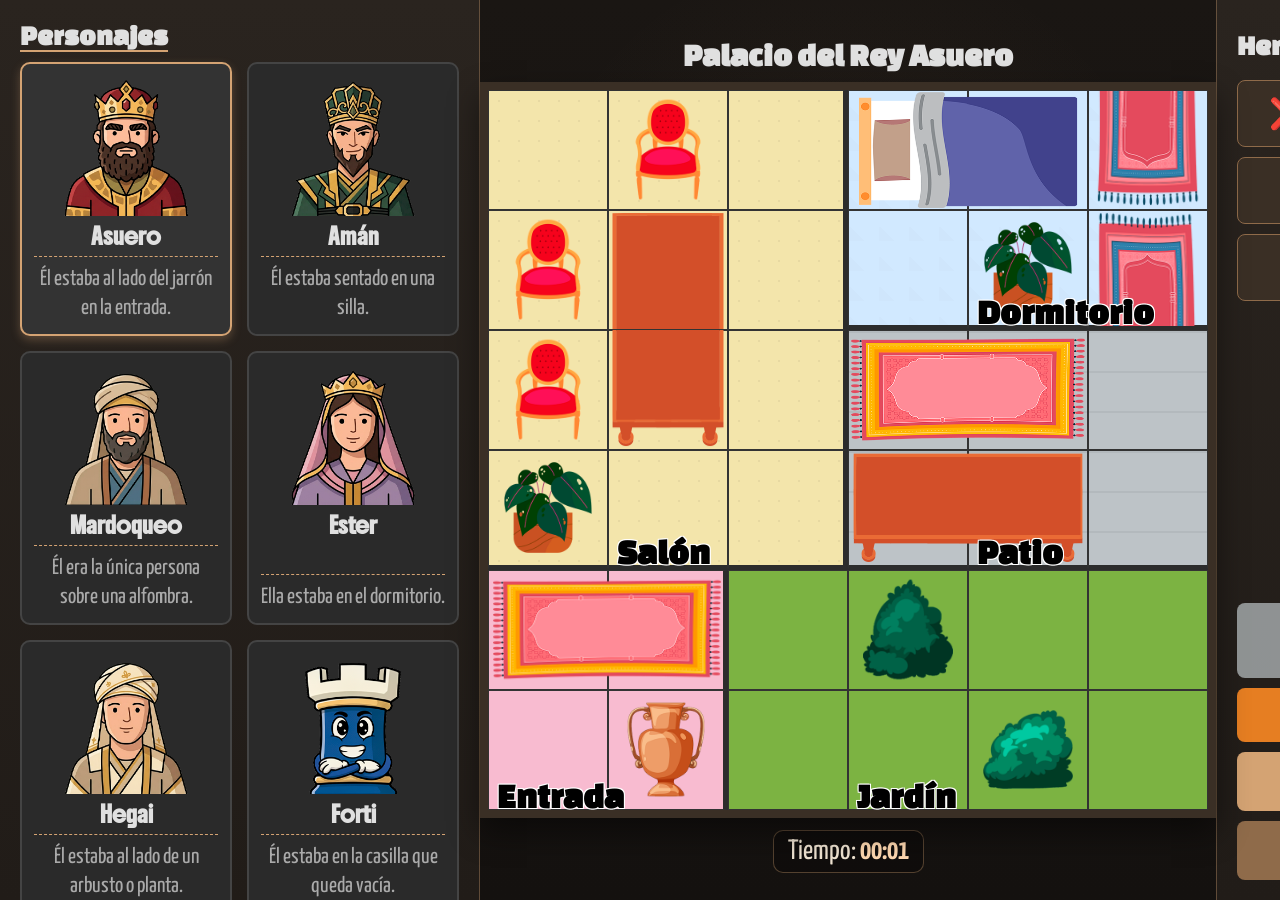
==== commit 03e709f0: "nivel1.html" ====
--- a/nivel1.html
+++ b/nivel1.html
@@ -346,12 +346,12 @@
 <script src="./progress.js"></script>
 <script>
 const suspects = [
-    {name:"Asuero", icon:"imagenes/personajes/Asuero.png", clue: "Él estaba al lado del jarrón en la entrada."},
-    {name:"Amán", icon:"imagenes/personajes/Aman.png", clue: "Él estaba sentado en una silla."},
-    {name:"Mardoqueo", icon:"imagenes/personajes/Mardoqueo.png", clue: "Él era la única persona sobre una alfombra."},
-    {name:"Ester", icon:"imagenes/personajes/Ester.png", clue: "Ella estaba en el dormitorio."},
-    {name:"Hegai", icon:"imagenes/personajes/Hegai.png", clue: "Él estaba al lado de un arbusto o planta."},
-    {name:"Forti", icon:"imagenes/personajes/Forti.png", clue: "Él estaba en la casilla que queda vacía."}
+    {name:"Asuero", icon:"imagenes/personajes/asuero.png", clue: "Él estaba al lado del jarrón en la entrada."},
+    {name:"Amán", icon:"imagenes/personajes/aman.png", clue: "Él estaba sentado en una silla."},
+    {name:"Mardoqueo", icon:"imagenes/personajes/mardoqueo.png", clue: "Él era la única persona sobre una alfombra."},
+    {name:"Ester", icon:"imagenes/personajes/ester.png", clue: "Ella estaba en el dormitorio."},
+    {name:"Hegai", icon:"imagenes/personajes/hegai.png", clue: "Él estaba al lado de un arbusto o planta."},
+    {name:"Forti", icon:"imagenes/personajes/forti.png", clue: "Él estaba en la casilla que queda vacía."}
 ];
 
 const objects = [
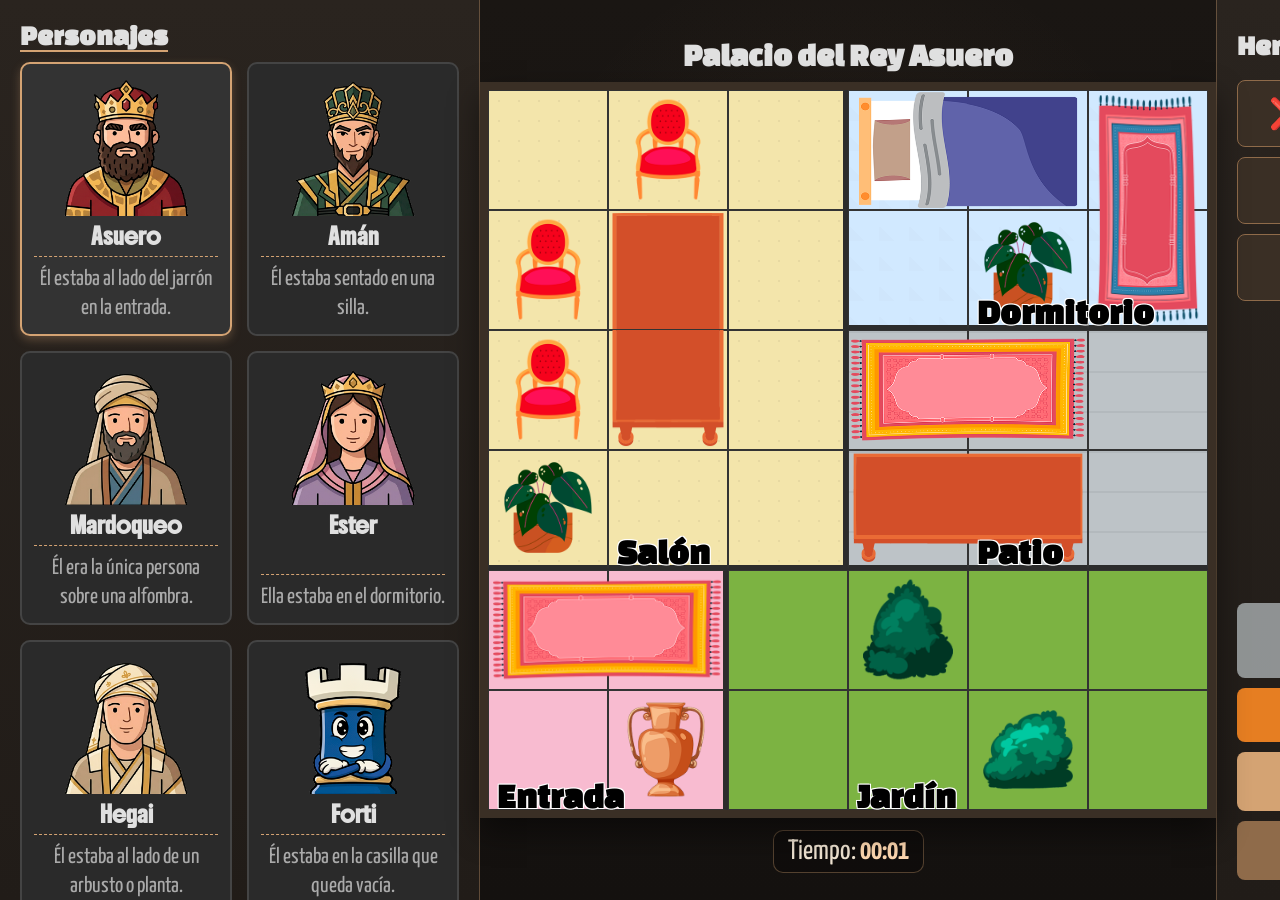
==== commit 4c57e840: "nivel1.html" ====
--- a/nivel1.html
+++ b/nivel1.html
@@ -367,8 +367,8 @@
     {r:4, c:1, img: "imagenes/elementos/alfombra-horizontal-2.png", p:true, scale: "103%"}, 
     {r:2, c:3, img: "imagenes/elementos/alfombra-horizontal-1.png", p:true, scale: "103%"}, 
     {r:2, c:4, img: "imagenes/elementos/alfombra-horizontal-2.png", p:true, scale: "103%"}, 
-    {r:0, c:5, img: "imagenes/elementos/alfombra-vertical-2.png", p:true, scale: "100%"}, 
-    {r:1, c:5, img: "imagenes/elementos/alfombra-vertical-1.png", p:true, scale: "103%"}, 
+    {r:0, c:5, img: "imagenes/elementos/alfombra-vertical-1.png", p:true, scale: "100%"}, 
+    {r:1, c:5, img: "imagenes/elementos/alfombra-vertical-2.png", p:true, scale: "103%"}, 
     {r:0, c:3, img: "imagenes/elementos/cama-1.png", p:true, scale: "103%"}, 
     {r:0, c:4, img: "imagenes/elementos/cama-2.png", p:true, scale: "103%"},
     {r:3, c:3, img: "imagenes/elementos/mesa-horizontal-1.png", p:false, scale: "106%"},
